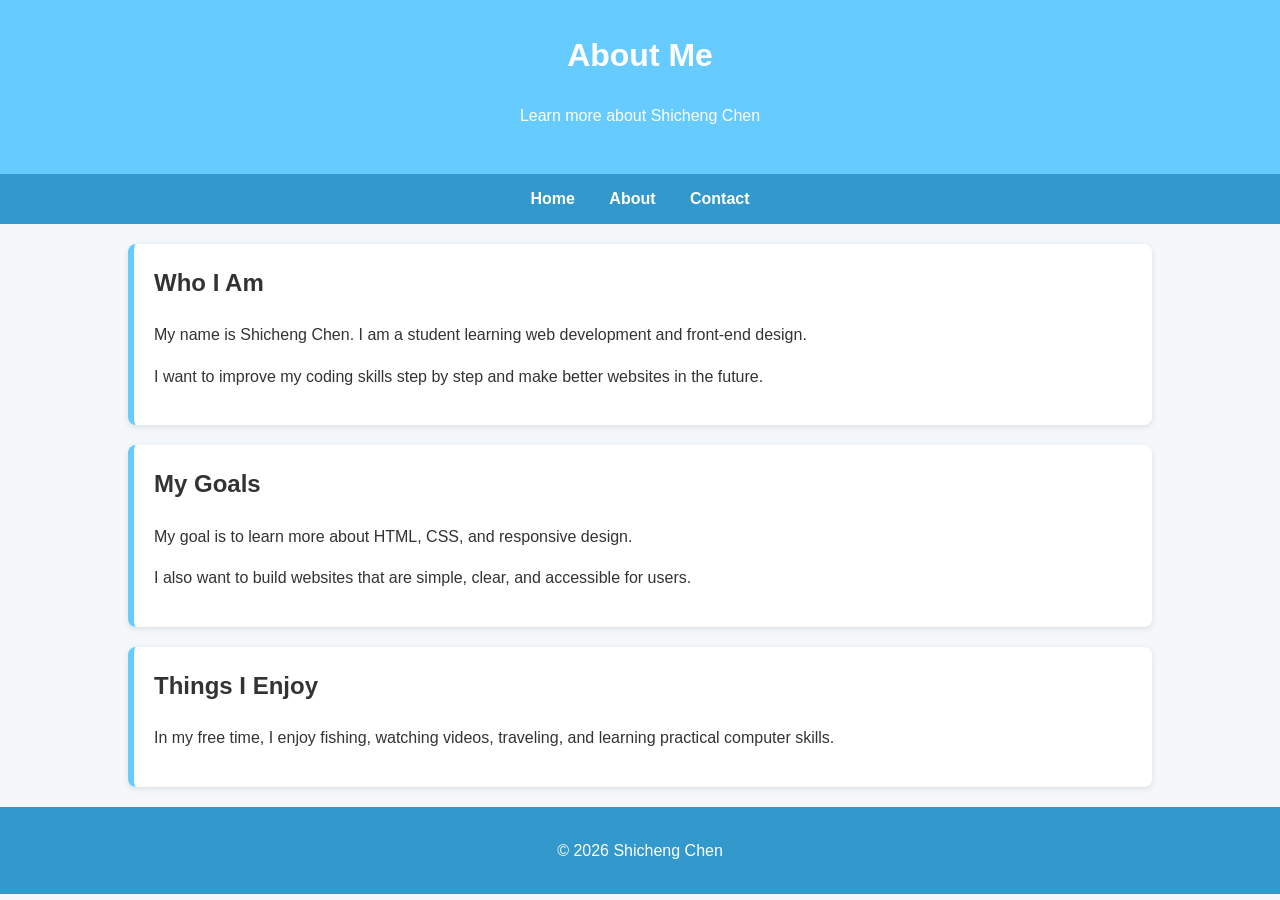
==== about.html @ 8fda6b55 "add website files" ====
<!DOCTYPE html>
<html lang="en">
<head>
  <meta charset="UTF-8">
  <meta name="viewport" content="width=device-width, initial-scale=1.0">
  <title>About Shicheng Chen</title>
  <link rel="stylesheet" href="style.css">
</head>
<body>

  <header>
    <h1>About Me</h1>
    <p>Learn more about Shicheng Chen</p>
  </header>

  <nav>
    <a href="index.html">Home</a>
    <a href="about.html">About</a>
    <a href="contact.html">Contact</a>
  </nav>

  <main>
    <section class="card">
      <h2>Who I Am</h2>
      <p>My name is Shicheng Chen. I am a student learning web development and front-end design.</p>
      <p>I want to improve my coding skills step by step and make better websites in the future.</p>
    </section>

    <section class="card">
      <h2>My Goals</h2>
      <p>My goal is to learn more about HTML, CSS, and responsive design.</p>
      <p>I also want to build websites that are simple, clear, and accessible for users.</p>
    </section>

    <section class="card">
      <h2>Things I Enjoy</h2>
      <p>In my free time, I enjoy fishing, watching videos, traveling, and learning practical computer skills.</p>
    </section>
  </main>

  <footer>
    <p>&copy; 2026 Shicheng Chen</p>
  </footer>

</body>
</html>
---- style.css ----
body {
  font-family: Arial, sans-serif;
  margin: 0;
  background-color: #f4f8fb;
  color: #333;
  line-height: 1.6;
}

header {
  background-color: #66CCFF;
  color: white;
  text-align: center;
  padding: 30px 20px;
}

nav {
  background-color: #3399cc;
  text-align: center;
  padding: 12px;
}

nav a {
  color: white;
  text-decoration: none;
  margin: 0 15px;
  font-weight: bold;
}

nav a:hover {
  text-decoration: underline;
}

main {
  width: 80%;
  margin: 20px auto;
}

.card {
  background-color: white;
  margin-bottom: 20px;
  padding: 20px;
  border-left: 6px solid #66CCFF;
  border-radius: 8px;
  box-shadow: 0 2px 6px rgba(0,0,0,0.1);
}

h1, h2 {
  margin-top: 0;
}

ul {
  padding-left: 20px;
}

form {
  display: flex;
  flex-direction: column;
}

label {
  margin-top: 10px;
  margin-bottom: 5px;
  font-weight: bold;
}

input, textarea {
  padding: 10px;
  border: 1px solid #ccc;
  border-radius: 5px;
}

button {
  margin-top: 15px;
  padding: 10px;
  background-color: #66CCFF;
  color: white;
  border: none;
  border-radius: 5px;
  font-size: 16px;
}

button:hover {
  background-color: #4db8e6;
}

footer {
  text-align: center;
  background-color: #3399cc;
  color: white;
  padding: 15px;
  margin-top: 20px;
}
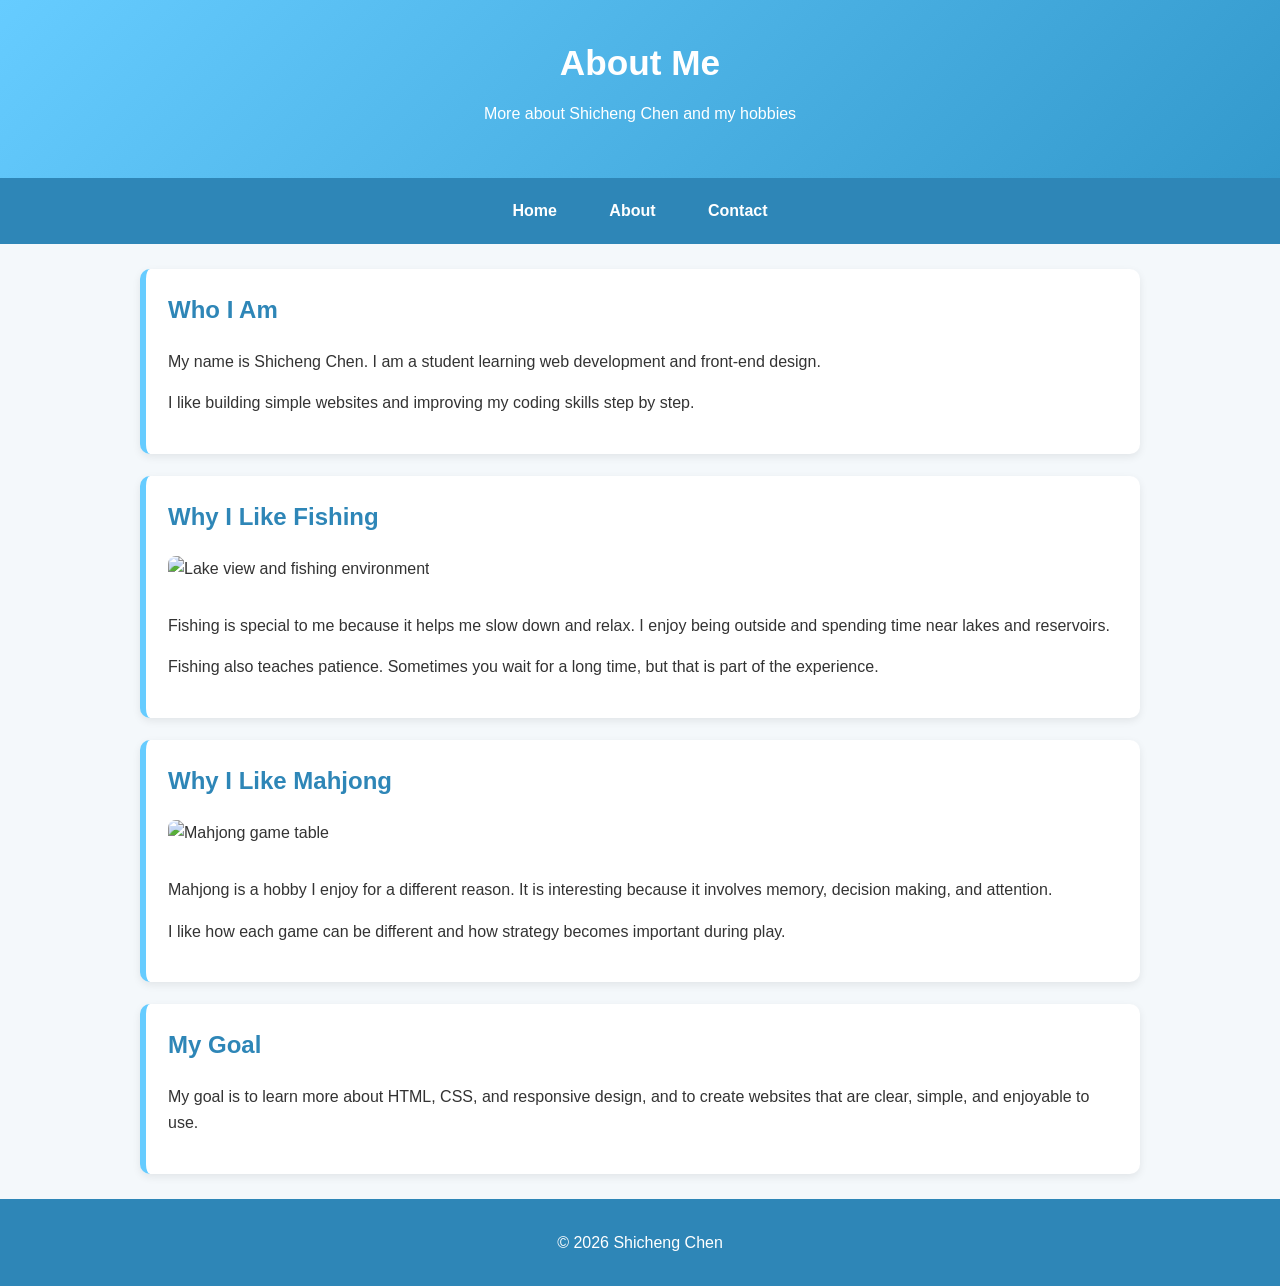
==== commit 67d3b565: "Add files via upload" ====
--- a/about.html
+++ b/about.html
@@ -10,7 +10,7 @@
 
   <header>
     <h1>About Me</h1>
-    <p>Learn more about Shicheng Chen</p>
+    <p>More about Shicheng Chen and my hobbies</p>
   </header>
 
   <nav>
@@ -23,18 +23,26 @@
     <section class="card">
       <h2>Who I Am</h2>
       <p>My name is Shicheng Chen. I am a student learning web development and front-end design.</p>
-      <p>I want to improve my coding skills step by step and make better websites in the future.</p>
+      <p>I like building simple websites and improving my coding skills step by step.</p>
     </section>
 
     <section class="card">
-      <h2>My Goals</h2>
-      <p>My goal is to learn more about HTML, CSS, and responsive design.</p>
-      <p>I also want to build websites that are simple, clear, and accessible for users.</p>
+      <h2>Why I Like Fishing</h2>
+      <img src="images/lake.jpg" alt="Lake view and fishing environment" class="section-image">
+      <p>Fishing is special to me because it helps me slow down and relax. I enjoy being outside and spending time near lakes and reservoirs.</p>
+      <p>Fishing also teaches patience. Sometimes you wait for a long time, but that is part of the experience.</p>
     </section>
 
     <section class="card">
-      <h2>Things I Enjoy</h2>
-      <p>In my free time, I enjoy fishing, watching videos, traveling, and learning practical computer skills.</p>
+      <h2>Why I Like Mahjong</h2>
+      <img src="images/mahjong.jpg" alt="Mahjong game table" class="section-image">
+      <p>Mahjong is a hobby I enjoy for a different reason. It is interesting because it involves memory, decision making, and attention.</p>
+      <p>I like how each game can be different and how strategy becomes important during play.</p>
+    </section>
+
+    <section class="card">
+      <h2>My Goal</h2>
+      <p>My goal is to learn more about HTML, CSS, and responsive design, and to create websites that are clear, simple, and enjoyable to use.</p>
     </section>
   </main>
 
--- a/style.css
+++ b/style.css
@@ -7,49 +7,97 @@
 }
 
 header {
-  background-color: #66CCFF;
+  background: linear-gradient(135deg, #66ccff, #3399cc);
   color: white;
   text-align: center;
-  padding: 30px 20px;
+  padding: 35px 20px;
+}
+
+header h1 {
+  margin: 0;
+  font-size: 2.2rem;
+}
+
+header p {
+  margin-top: 10px;
+  font-size: 1rem;
 }
 
 nav {
-  background-color: #3399cc;
+  background-color: #2e86b7;
   text-align: center;
   padding: 12px;
 }
 
 nav a {
+  display: inline-block;
   color: white;
   text-decoration: none;
-  margin: 0 15px;
+  margin: 0 10px;
+  padding: 8px 14px;
   font-weight: bold;
+  border-radius: 5px;
 }
 
 nav a:hover {
-  text-decoration: underline;
+  background-color: rgba(255, 255, 255, 0.18);
 }
 
 main {
-  width: 80%;
-  margin: 20px auto;
+  width: 85%;
+  max-width: 1000px;
+  margin: 25px auto;
 }
 
 .card {
   background-color: white;
-  margin-bottom: 20px;
-  padding: 20px;
-  border-left: 6px solid #66CCFF;
-  border-radius: 8px;
-  box-shadow: 0 2px 6px rgba(0,0,0,0.1);
+  margin-bottom: 22px;
+  padding: 22px;
+  border-left: 6px solid #66ccff;
+  border-radius: 10px;
+  box-shadow: 0 3px 8px rgba(0, 0, 0, 0.08);
 }
 
-h1, h2 {
+.card h2 {
   margin-top: 0;
+  color: #2e86b7;
+}
+
+.hero {
+  border-left: 6px solid #3399cc;
+}
+
+.interest-grid {
+  display: flex;
+  gap: 20px;
+  flex-wrap: wrap;
+}
+
+.interest-card {
+  flex: 1 1 300px;
+}
+
+.interest-image,
+.section-image {
+  width: 100%;
+  max-height: 260px;
+  object-fit: cover;
+  border-radius: 8px;
+  margin-bottom: 15px;
+}
+
+.interest-image:hover,
+.section-image:hover {
+  transform: scale(1.02);
+  transition: 0.3s;
 }
 
 ul {
   padding-left: 20px;
+}
+
+ul li {
+  margin-bottom: 8px;
 }
 
 form {
@@ -63,20 +111,23 @@
   font-weight: bold;
 }
 
-input, textarea {
+input,
+textarea {
   padding: 10px;
   border: 1px solid #ccc;
-  border-radius: 5px;
+  border-radius: 6px;
+  font-size: 15px;
 }
 
 button {
   margin-top: 15px;
-  padding: 10px;
-  background-color: #66CCFF;
+  padding: 11px;
+  background-color: #66ccff;
   color: white;
   border: none;
-  border-radius: 5px;
+  border-radius: 6px;
   font-size: 16px;
+  cursor: pointer;
 }
 
 button:hover {
@@ -85,8 +136,24 @@
 
 footer {
   text-align: center;
-  background-color: #3399cc;
+  background-color: #2e86b7;
   color: white;
   padding: 15px;
-  margin-top: 20px;
+  margin-top: 25px;
+}
+
+@media (max-width: 768px) {
+  main {
+    width: 92%;
+  }
+
+  nav a {
+    display: block;
+    margin: 8px auto;
+    width: 120px;
+  }
+
+  header h1 {
+    font-size: 1.8rem;
+  }
 }
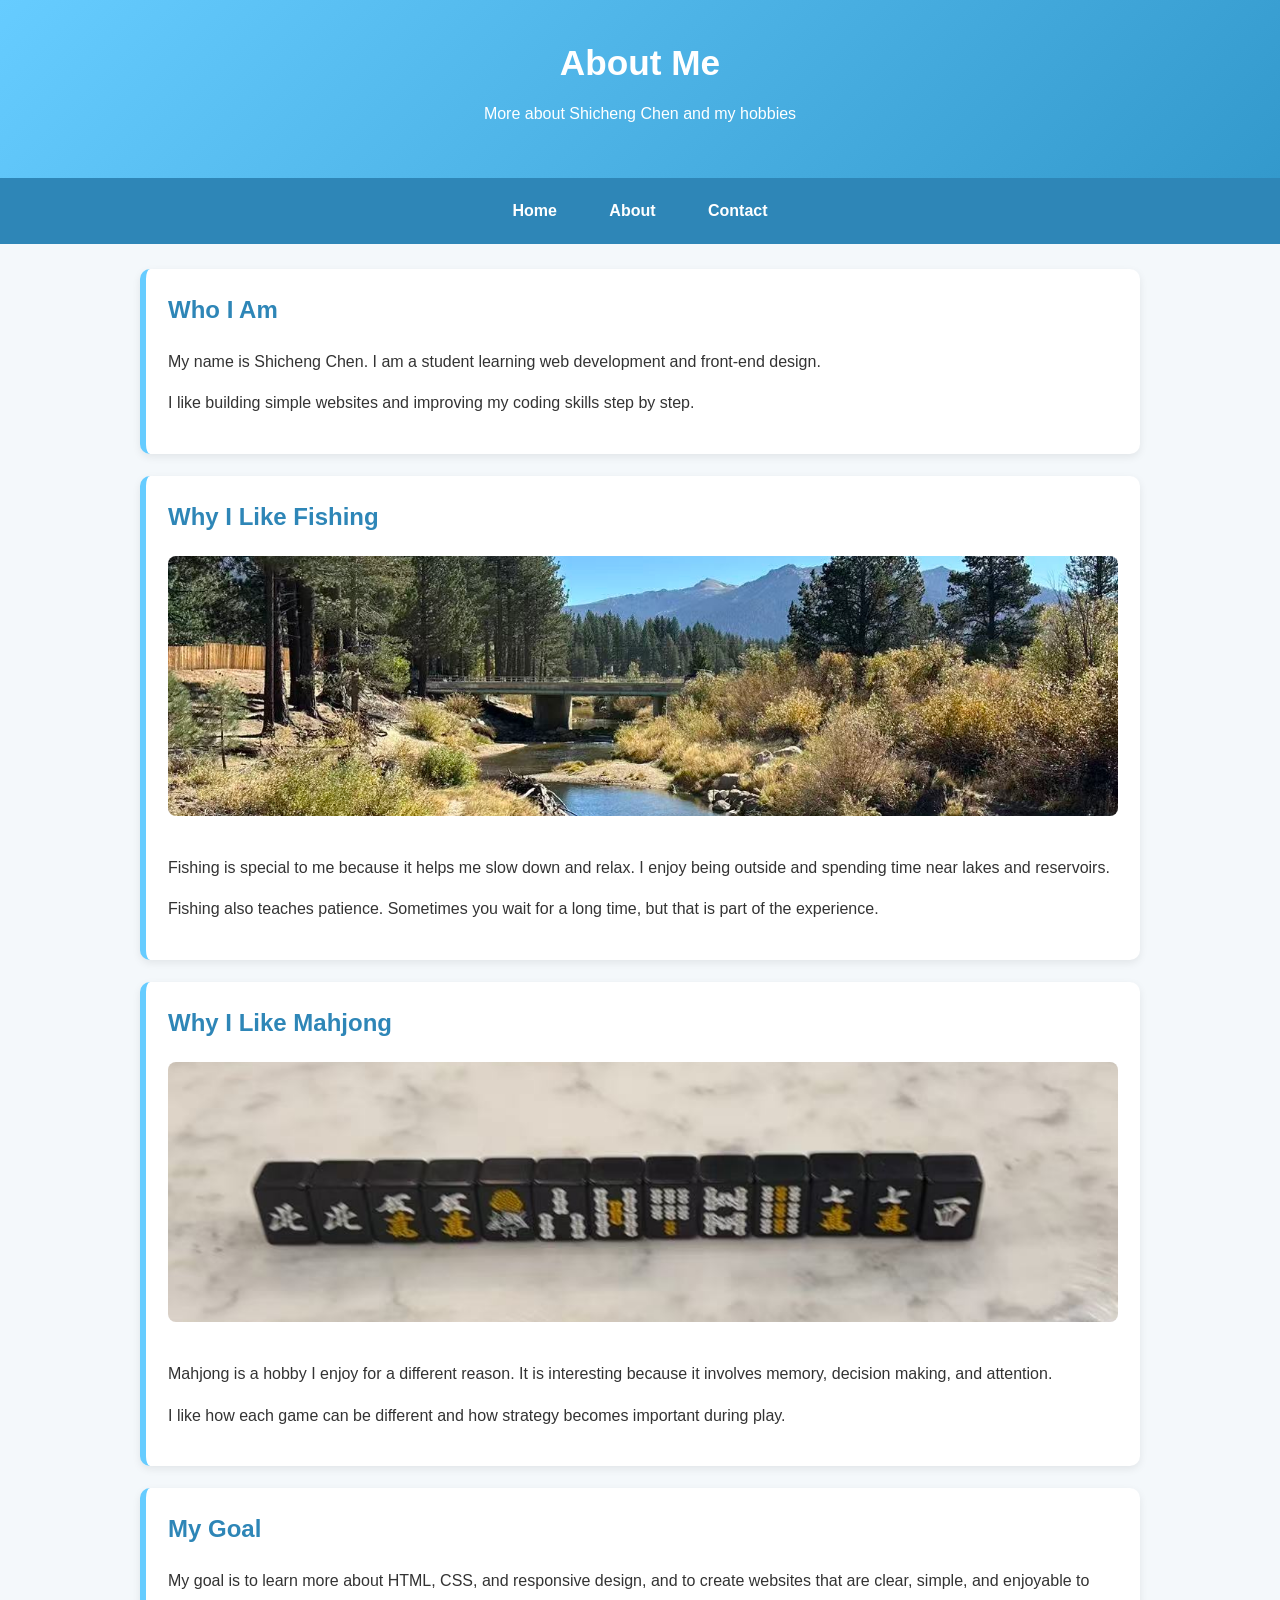
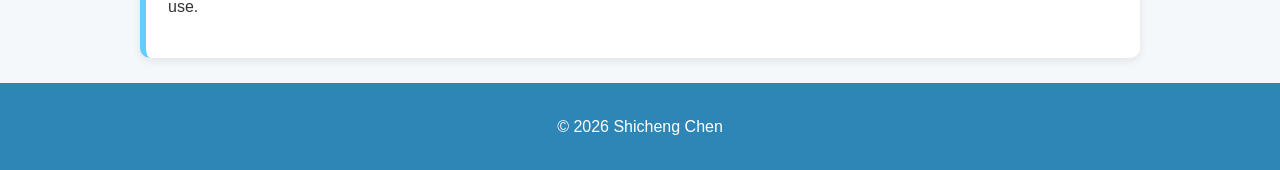
==== commit 7cdbd9b5: "Add files via upload" ====
--- a/about.html
+++ b/about.html
@@ -28,14 +28,14 @@
 
     <section class="card">
       <h2>Why I Like Fishing</h2>
-      <img src="images/lake.jpg" alt="Lake view and fishing environment" class="section-image">
+      <img src="lake.jpg" alt="Lake view and fishing environment" class="section-image">
       <p>Fishing is special to me because it helps me slow down and relax. I enjoy being outside and spending time near lakes and reservoirs.</p>
       <p>Fishing also teaches patience. Sometimes you wait for a long time, but that is part of the experience.</p>
     </section>
 
     <section class="card">
       <h2>Why I Like Mahjong</h2>
-      <img src="images/mahjong.jpg" alt="Mahjong game table" class="section-image">
+      <img src="mahjong.jpg" alt="Mahjong game table" class="section-image">
       <p>Mahjong is a hobby I enjoy for a different reason. It is interesting because it involves memory, decision making, and attention.</p>
       <p>I like how each game can be different and how strategy becomes important during play.</p>
     </section>
